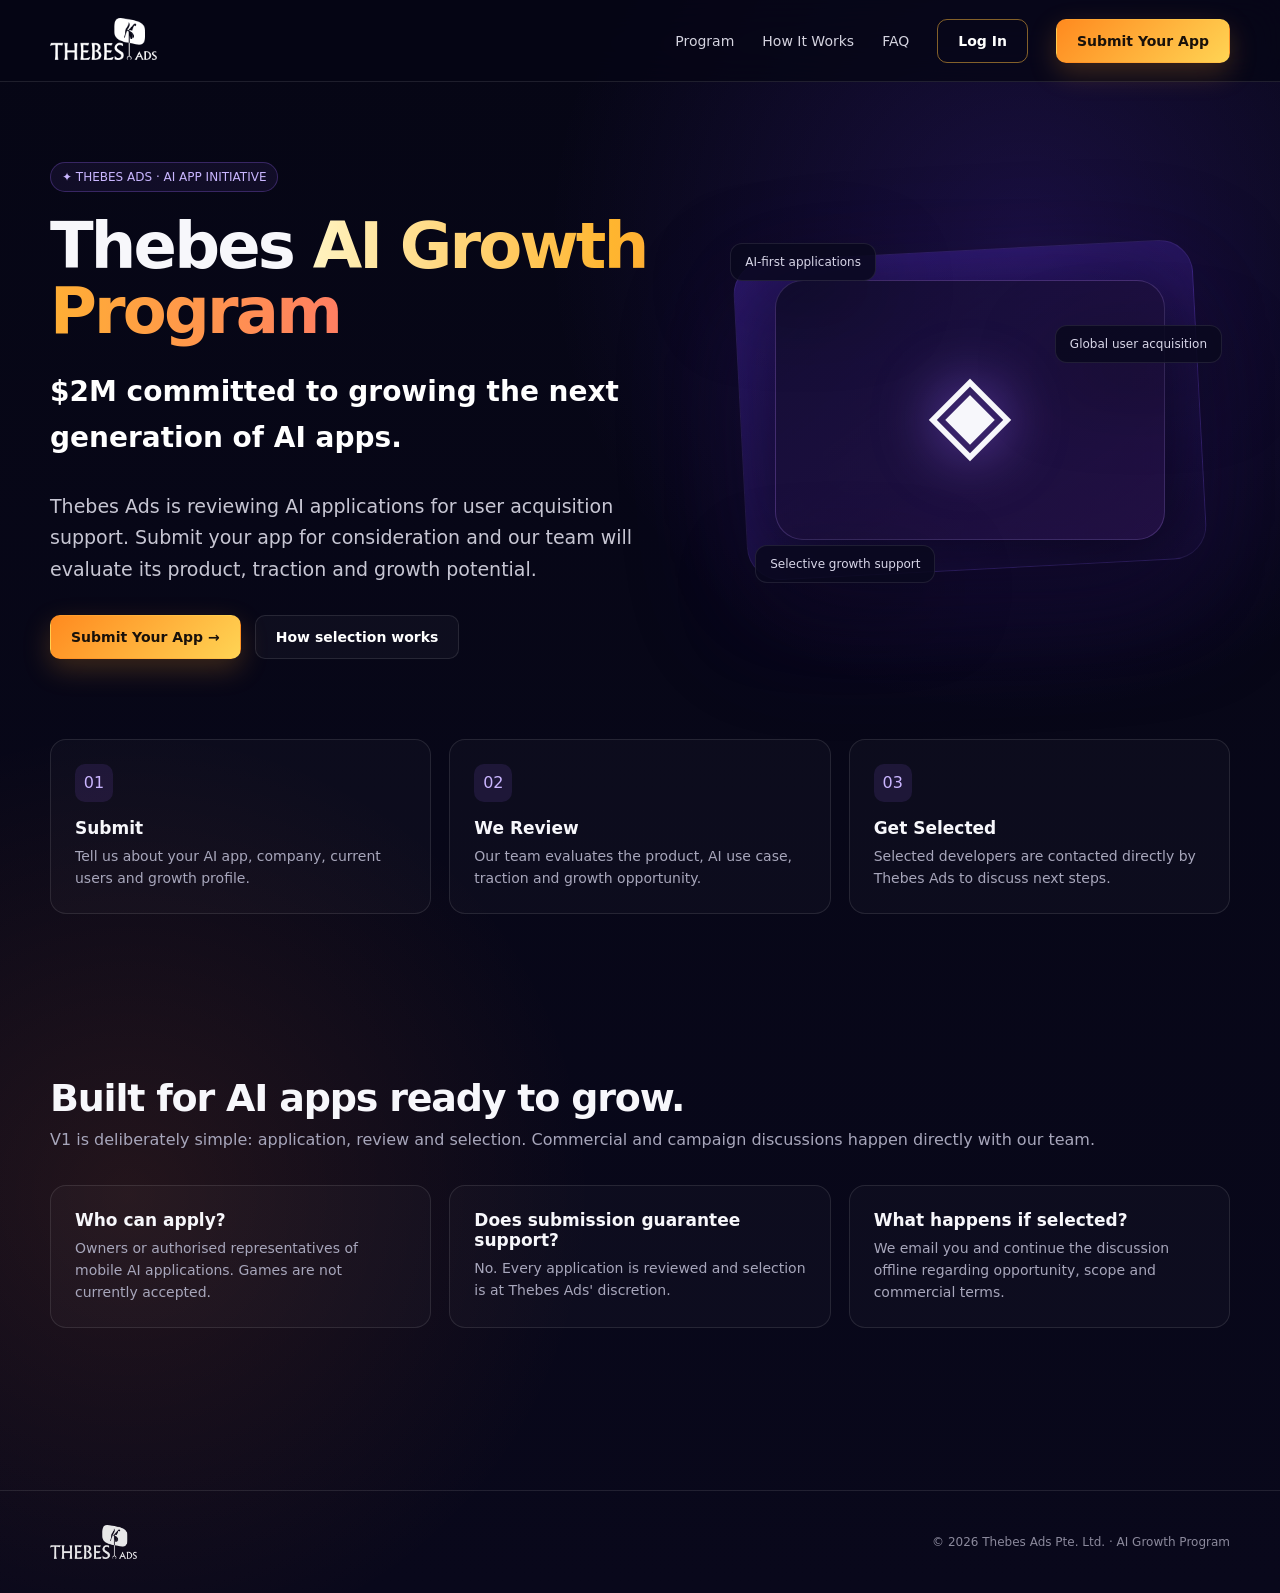
==== index.html @ ffeb16d5 "first commit" ====
<!doctype html><html lang="en"><head><meta charset="utf-8"><meta name="viewport" content="width=device-width,initial-scale=1"><title>Thebes AI Growth Program</title><meta name="description" content="Thebes Ads AI Growth Program — submit your AI app for user acquisition consideration."><link rel="stylesheet" href="/styles.css"></head><body>
<header class="nav"><div class="container nav-inner"><a href="/"><img class="logo" src="/assets/thebes-logo.png" alt="Thebes Ads"></a><nav class="nav-links"><a href="#program">Program</a><a href="#how">How It Works</a><a href="#faq">FAQ</a><a href="/login.html" class="btn btn-outline">Log In</a><a href="/signup.html" class="btn btn-primary nav-cta">Submit Your App</a></nav></div></header>
<main><section class="container hero" id="program"><div><div class="eyebrow">✦ THEBES ADS · AI APP INITIATIVE</div><h1>Thebes <span class="gradient-text">AI Growth Program</span></h1><p><strong style="font-size:28px;color:#fff">$2M committed to growing the next generation of AI apps.</strong></p><p>Thebes Ads is reviewing AI applications for user acquisition support. Submit your app for consideration and our team will evaluate its product, traction and growth potential.</p><div class="hero-actions"><a class="btn btn-primary" href="/signup.html">Submit Your App →</a><a class="btn btn-ghost" href="#how">How selection works</a></div></div><div class="hero-art"><div class="orb"></div><div class="ai-card"><div class="ai-brain">◈</div></div><div class="float-chip chip1">AI-first applications</div><div class="float-chip chip2">Global user acquisition</div><div class="float-chip chip3">Selective growth support</div></div></section>
<section class="container how" id="how"><article class="step"><div class="num">01</div><h3>Submit</h3><p>Tell us about your AI app, company, current users and growth profile.</p></article><article class="step"><div class="num">02</div><h3>We Review</h3><p>Our team evaluates the product, AI use case, traction and growth opportunity.</p></article><article class="step"><div class="num">03</div><h3>Get Selected</h3><p>Selected developers are contacted directly by Thebes Ads to discuss next steps.</p></article></section>
<section class="section" id="faq"><div class="container"><h2 class="section-title">Built for AI apps ready to grow.</h2><p class="section-sub">V1 is deliberately simple: application, review and selection. Commercial and campaign discussions happen directly with our team.</p><div class="how"><article class="step"><h3>Who can apply?</h3><p>Owners or authorised representatives of mobile AI applications. Games are not currently accepted.</p></article><article class="step"><h3>Does submission guarantee support?</h3><p>No. Every application is reviewed and selection is at Thebes Ads' discretion.</p></article><article class="step"><h3>What happens if selected?</h3><p>We email you and continue the discussion offline regarding opportunity, scope and commercial terms.</p></article></div></div></section></main>
<footer class="footer"><div class="container footer-inner"><img class="logo" src="/assets/thebes-logo.png" alt="Thebes Ads"><div>© 2026 Thebes Ads Pte. Ltd. · AI Growth Program</div></div></footer></body></html>
---- styles.css ----
:root {
  --bg: #070718;
  --bg-soft: #0d0c25;
  --panel: rgba(20, 18, 48, .82);
  --panel-2: rgba(28, 24, 58, .9);
  --line: rgba(255,255,255,.1);
  --text: #f7f7fb;
  --muted: #a7a6bb;
  --gold: #ffb62e;
  --gold-2: #ff8a1f;
  --purple: #9b66ff;
  --cyan: #75ddff;
  --green: #4fd28b;
  --red: #ff7083;
  --shadow: 0 24px 80px rgba(0,0,0,.35);
}
*{box-sizing:border-box}html{scroll-behavior:smooth}body{margin:0;font-family:Inter,ui-sans-serif,system-ui,-apple-system,BlinkMacSystemFont,"Segoe UI",sans-serif;background:
radial-gradient(circle at 80% 15%,rgba(113,58,255,.18),transparent 28%),
radial-gradient(circle at 10% 75%,rgba(255,128,46,.11),transparent 28%),
linear-gradient(180deg,#060615 0%,#09081b 100%);color:var(--text);min-height:100vh}
a{color:inherit;text-decoration:none}.container{width:min(1180px,calc(100% - 40px));margin:auto}.nav{height:82px;border-bottom:1px solid var(--line);display:flex;align-items:center;background:rgba(6,6,21,.78);backdrop-filter:blur(18px);position:sticky;top:0;z-index:20}.nav-inner{display:flex;align-items:center;justify-content:space-between;gap:24px}.logo{height:42px;width:auto}.nav-links{display:flex;align-items:center;gap:28px;color:#d4d3df;font-size:14px}.btn{appearance:none;border:1px solid transparent;border-radius:10px;padding:13px 20px;font-weight:700;cursor:pointer;transition:.2s ease;display:inline-flex;align-items:center;justify-content:center;gap:8px;font-size:14px}.btn:hover{transform:translateY(-1px)}.btn-primary{background:linear-gradient(135deg,var(--gold-2),#ffd454);color:#19110a;box-shadow:0 10px 28px rgba(255,160,36,.22)}.btn-outline{border-color:rgba(255,185,59,.5);background:transparent;color:#fff}.btn-ghost{border-color:var(--line);background:rgba(255,255,255,.03);color:#fff}.hero{min-height:620px;display:grid;grid-template-columns:1.08fr .92fr;align-items:center;gap:50px;padding:80px 0 70px}.eyebrow{display:inline-flex;gap:8px;align-items:center;padding:7px 11px;border-radius:999px;border:1px solid rgba(155,102,255,.28);background:rgba(155,102,255,.08);font-size:12px;color:#c9b6ff;margin-bottom:22px}.hero h1{font-size:64px;line-height:1.02;letter-spacing:-2.8px;margin:0 0 24px;max-width:740px}.gradient-text{background:linear-gradient(90deg,#fff3c0 0%,#ffb52f 48%,#ff7e62 100%);-webkit-background-clip:text;background-clip:text;color:transparent}.hero p{font-size:19px;line-height:1.65;color:#c7c6d3;max-width:670px;margin:0 0 30px}.hero-actions{display:flex;gap:14px;flex-wrap:wrap}.hero-art{position:relative;min-height:430px}.orb{position:absolute;inset:55px 30px;border-radius:34px;background:linear-gradient(145deg,rgba(104,55,255,.28),rgba(20,12,60,.05));border:1px solid rgba(151,107,255,.18);box-shadow:inset 0 0 90px rgba(120,56,255,.12),0 40px 120px rgba(42,18,108,.3);transform:rotate(-3deg)}.ai-card{position:absolute;inset:85px 65px;display:grid;place-items:center;border-radius:28px;background:linear-gradient(145deg,rgba(18,13,48,.92),rgba(40,18,74,.7));border:1px solid rgba(188,147,255,.22);box-shadow:0 30px 100px rgba(0,0,0,.4)}.ai-brain{font-size:108px;filter:drop-shadow(0 0 30px rgba(155,102,255,.8))}.float-chip{position:absolute;padding:11px 14px;border:1px solid rgba(255,255,255,.09);background:rgba(10,9,30,.88);border-radius:12px;color:#d8d6e8;font-size:12px;box-shadow:var(--shadow)}.chip1{top:48px;left:20px}.chip2{right:8px;top:130px}.chip3{bottom:42px;left:45px}.how{display:grid;grid-template-columns:repeat(3,1fr);gap:18px;padding:10px 0 90px}.step{padding:24px;border:1px solid var(--line);background:rgba(255,255,255,.025);border-radius:16px}.step .num{width:38px;height:38px;border-radius:10px;background:rgba(155,102,255,.12);display:grid;place-items:center;color:#cab5ff;margin-bottom:16px}.step h3{margin:0 0 8px;font-size:17px}.step p{margin:0;color:var(--muted);font-size:14px;line-height:1.55}.section{padding:72px 0}.section-title{font-size:38px;letter-spacing:-1.2px;margin:0 0 10px}.section-sub{color:var(--muted);margin:0 0 26px}.glass{background:var(--panel);border:1px solid var(--line);border-radius:18px;box-shadow:var(--shadow);backdrop-filter:blur(18px)}.auth-shell{min-height:calc(100vh - 82px);display:grid;place-items:center;padding:46px 20px}.auth-card{width:min(520px,100%);padding:34px}.auth-card h1{font-size:34px;margin:0 0 6px}.auth-card>p{margin:0 0 28px;color:var(--muted)}.field{margin-bottom:18px}.field label{display:block;font-size:13px;font-weight:650;margin-bottom:8px;color:#d9d8e2}.input,.select,.textarea{width:100%;border:1px solid var(--line);background:#13122b;color:#fff;border-radius:10px;padding:14px 15px;outline:none;font:inherit}.textarea{min-height:120px;resize:vertical}.input:focus,.select:focus,.textarea:focus{border-color:rgba(255,182,46,.65);box-shadow:0 0 0 3px rgba(255,182,46,.08)}.form-grid{display:grid;grid-template-columns:1fr 1fr;gap:18px}.check{display:flex;gap:10px;color:#c6c5d0;font-size:13px;line-height:1.45;margin:8px 0 22px}.check input{margin-top:2px}.full{width:100%}.hint{font-size:12px;color:#8f8da4;margin-top:7px}.error,.success{padding:12px 14px;border-radius:10px;font-size:13px;margin-bottom:16px;display:none}.error.show{display:block;background:rgba(255,112,131,.1);border:1px solid rgba(255,112,131,.25);color:#ffb0bd}.success.show{display:block;background:rgba(79,210,139,.1);border:1px solid rgba(79,210,139,.25);color:#a9efc8}.app-layout{display:grid;grid-template-columns:240px 1fr;min-height:calc(100vh - 82px)}.sidebar{border-right:1px solid var(--line);padding:26px 16px;background:rgba(6,6,21,.52)}.side-label{font-size:10px;letter-spacing:1.2px;color:#747289;margin:8px 12px 12px}.side-link{display:flex;align-items:center;gap:10px;padding:12px 13px;border-radius:10px;color:#aaa8bc;font-size:14px;margin-bottom:6px}.side-link.active{background:rgba(155,102,255,.12);color:white;border:1px solid rgba(155,102,255,.12)}.side-link:hover{background:rgba(255,255,255,.03);color:#fff}.main{padding:36px}.page-head{display:flex;align-items:flex-start;justify-content:space-between;gap:20px;margin-bottom:26px}.page-head h1{margin:0 0 7px;font-size:34px;letter-spacing:-1px}.page-head p{margin:0;color:var(--muted)}.tabs{display:flex;gap:24px;border-bottom:1px solid var(--line);margin-bottom:22px;overflow:auto}.tab{padding:12px 2px;color:#a3a1b4;font-size:13px;white-space:nowrap}.tab.active{color:#fff;border-bottom:2px solid var(--gold)}.table-wrap{overflow:auto}.table{width:100%;border-collapse:collapse;min-width:780px}.table th,.table td{text-align:left;padding:16px;border-bottom:1px solid var(--line);font-size:13px}.table th{color:#aaa8bb;font-weight:600}.table td{color:#e5e4ec}.badge{display:inline-flex;align-items:center;border-radius:999px;padding:6px 9px;font-size:11px;font-weight:700}.submitted{background:rgba(117,221,255,.1);color:#88e4ff}.under-review{background:rgba(255,182,46,.12);color:#ffc45c}.selected{background:rgba(79,210,139,.12);color:#83e4b0}.not-selected{background:rgba(255,112,131,.1);color:#ff9bab}.more-info{background:rgba(155,102,255,.12);color:#c9afff}.draft{background:rgba(255,255,255,.08);color:#bbb9ca}.stats{display:grid;grid-template-columns:repeat(5,1fr);gap:14px;margin-bottom:24px}.stat{padding:18px}.stat b{font-size:28px;display:block;margin-bottom:6px}.stat span{font-size:12px;color:var(--muted)}.card{padding:22px}.application-form{max-width:920px}.form-section{padding:24px;margin-bottom:18px}.form-section h2{font-size:18px;margin:0 0 18px}.filters{display:flex;gap:10px;flex-wrap:wrap;margin-bottom:16px}.filters .input,.filters .select{width:auto;min-width:170px;padding:10px 12px}.review-panel{display:grid;grid-template-columns:1.3fr .7fr;gap:18px}.detail-list{display:grid;grid-template-columns:repeat(2,1fr);gap:12px 24px}.detail{padding:13px 0;border-bottom:1px solid var(--line)}.detail small{display:block;color:#88869c;margin-bottom:5px}.detail strong{font-size:14px}.footer{border-top:1px solid var(--line);padding:34px 0;color:#8b899c;font-size:12px}.footer-inner{display:flex;justify-content:space-between;gap:24px;align-items:center}.footer .logo{height:34px;opacity:.9}.empty{text-align:center;padding:70px 20px;color:var(--muted)}.mobile-nav-toggle{display:none}.notice{padding:14px 16px;border-radius:12px;border:1px solid rgba(255,182,46,.22);background:rgba(255,182,46,.06);font-size:13px;color:#dfd5bf;margin-bottom:18px;line-height:1.5}
@media(max-width:900px){.hero{grid-template-columns:1fr;padding-top:55px}.hero h1{font-size:48px}.hero-art{min-height:350px}.how{grid-template-columns:1fr}.nav-links a:not(.nav-cta){display:none}.app-layout{grid-template-columns:1fr}.sidebar{display:none}.main{padding:24px 18px}.stats{grid-template-columns:repeat(2,1fr)}.review-panel{grid-template-columns:1fr}}
@media(max-width:620px){.container{width:min(100% - 28px,1180px)}.hero h1{font-size:40px;letter-spacing:-1.8px}.hero p{font-size:16px}.hero-art{display:none}.form-grid{grid-template-columns:1fr}.auth-card{padding:24px}.stats{grid-template-columns:1fr 1fr}.page-head{flex-direction:column}.detail-list{grid-template-columns:1fr}.footer-inner{flex-direction:column;align-items:flex-start}.nav{height:72px}.logo{height:36px}}
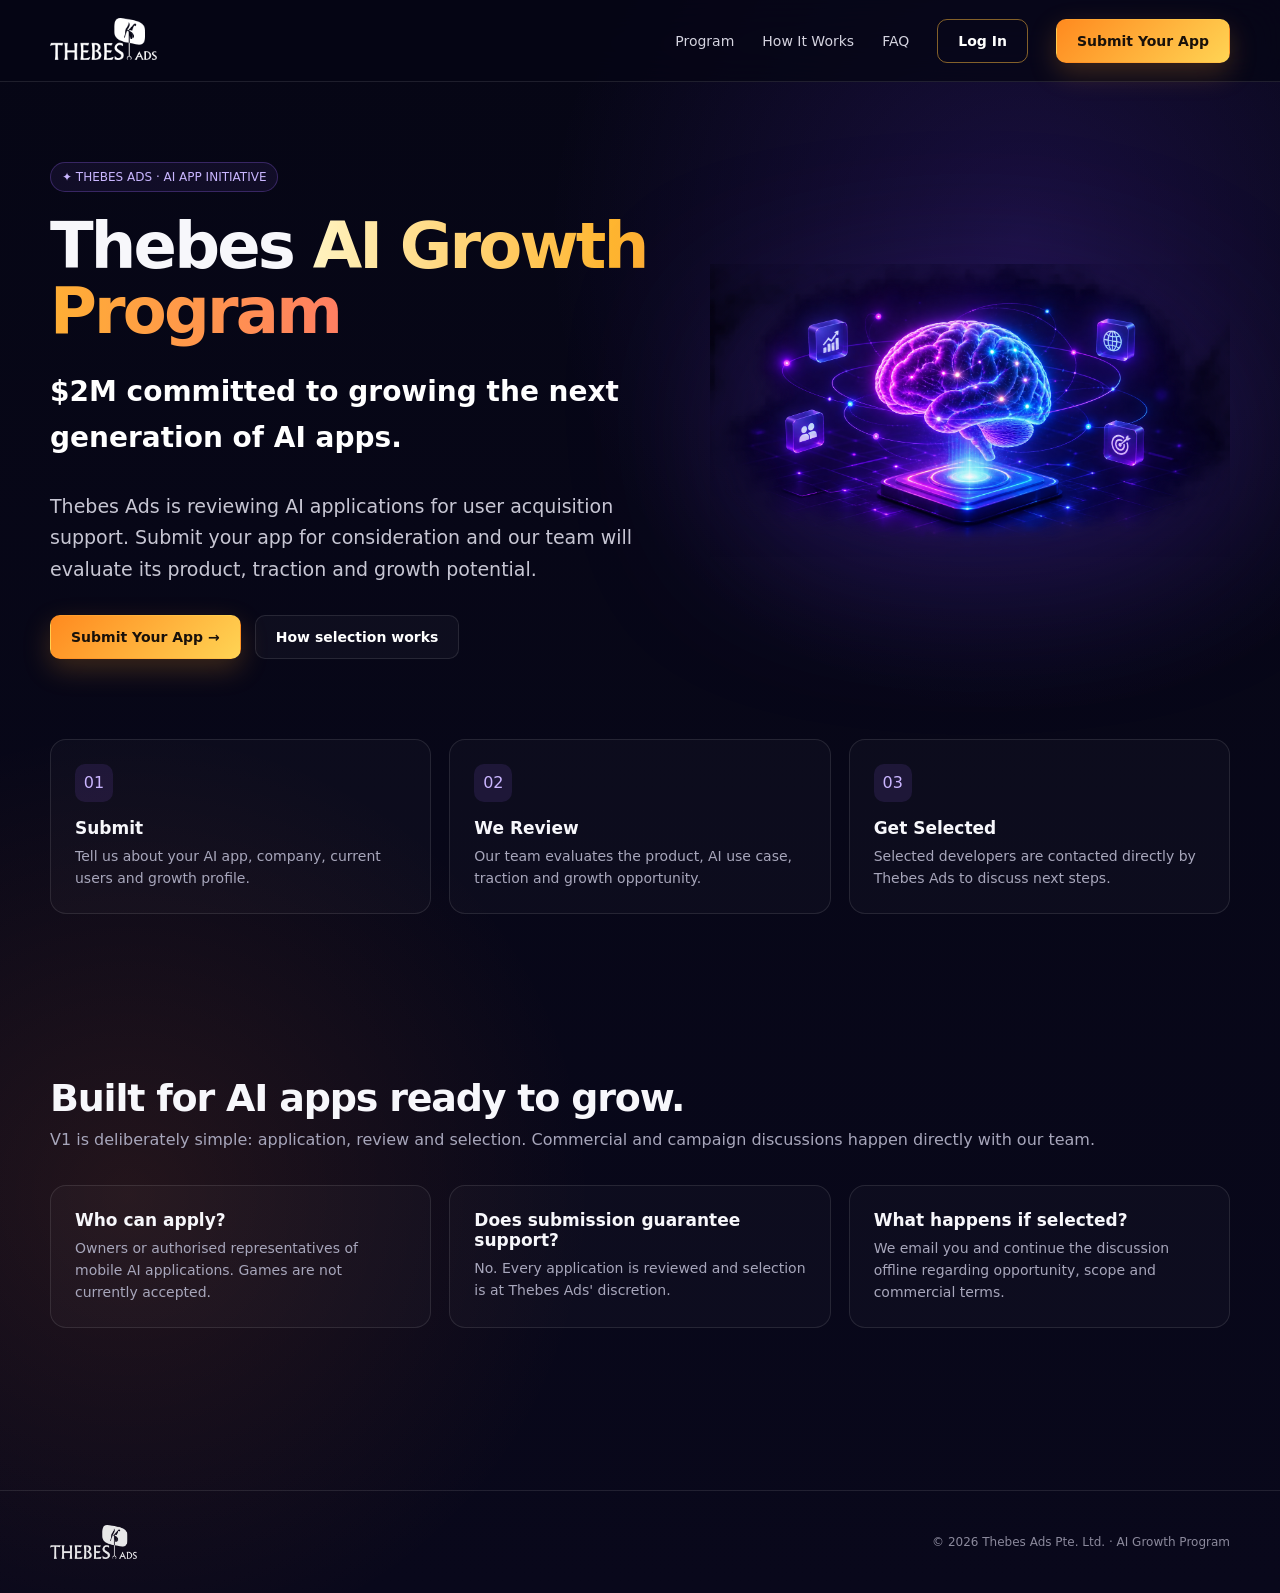
==== commit 9353bbaa: "Updated index and style for brain" ====
--- a/index.html
+++ b/index.html
@@ -1,6 +1,6 @@
 <!doctype html><html lang="en"><head><meta charset="utf-8"><meta name="viewport" content="width=device-width,initial-scale=1"><title>Thebes AI Growth Program</title><meta name="description" content="Thebes Ads AI Growth Program — submit your AI app for user acquisition consideration."><link rel="stylesheet" href="/styles.css"></head><body>
 <header class="nav"><div class="container nav-inner"><a href="/"><img class="logo" src="/assets/thebes-logo.png" alt="Thebes Ads"></a><nav class="nav-links"><a href="#program">Program</a><a href="#how">How It Works</a><a href="#faq">FAQ</a><a href="/login.html" class="btn btn-outline">Log In</a><a href="/signup.html" class="btn btn-primary nav-cta">Submit Your App</a></nav></div></header>
-<main><section class="container hero" id="program"><div><div class="eyebrow">✦ THEBES ADS · AI APP INITIATIVE</div><h1>Thebes <span class="gradient-text">AI Growth Program</span></h1><p><strong style="font-size:28px;color:#fff">$2M committed to growing the next generation of AI apps.</strong></p><p>Thebes Ads is reviewing AI applications for user acquisition support. Submit your app for consideration and our team will evaluate its product, traction and growth potential.</p><div class="hero-actions"><a class="btn btn-primary" href="/signup.html">Submit Your App →</a><a class="btn btn-ghost" href="#how">How selection works</a></div></div><div class="hero-art"><div class="orb"></div><div class="ai-card"><div class="ai-brain">◈</div></div><div class="float-chip chip1">AI-first applications</div><div class="float-chip chip2">Global user acquisition</div><div class="float-chip chip3">Selective growth support</div></div></section>
+<main><section class="container hero" id="program"><div><div class="eyebrow">✦ THEBES ADS · AI APP INITIATIVE</div><h1>Thebes <span class="gradient-text">AI Growth Program</span></h1><p><strong style="font-size:28px;color:#fff">$2M committed to growing the next generation of AI apps.</strong></p><p>Thebes Ads is reviewing AI applications for user acquisition support. Submit your app for consideration and our team will evaluate its product, traction and growth potential.</p><div class="hero-actions"><a class="btn btn-primary" href="/signup.html">Submit Your App →</a><a class="btn btn-ghost" href="#how">How selection works</a></div></div><div class="hero-art"><img class="hero-ai-image" src="/assets/ai-growth-hero.png" alt="AI growth illustration"></div></section>
 <section class="container how" id="how"><article class="step"><div class="num">01</div><h3>Submit</h3><p>Tell us about your AI app, company, current users and growth profile.</p></article><article class="step"><div class="num">02</div><h3>We Review</h3><p>Our team evaluates the product, AI use case, traction and growth opportunity.</p></article><article class="step"><div class="num">03</div><h3>Get Selected</h3><p>Selected developers are contacted directly by Thebes Ads to discuss next steps.</p></article></section>
 <section class="section" id="faq"><div class="container"><h2 class="section-title">Built for AI apps ready to grow.</h2><p class="section-sub">V1 is deliberately simple: application, review and selection. Commercial and campaign discussions happen directly with our team.</p><div class="how"><article class="step"><h3>Who can apply?</h3><p>Owners or authorised representatives of mobile AI applications. Games are not currently accepted.</p></article><article class="step"><h3>Does submission guarantee support?</h3><p>No. Every application is reviewed and selection is at Thebes Ads' discretion.</p></article><article class="step"><h3>What happens if selected?</h3><p>We email you and continue the discussion offline regarding opportunity, scope and commercial terms.</p></article></div></div></section></main>
 <footer class="footer"><div class="container footer-inner"><img class="logo" src="/assets/thebes-logo.png" alt="Thebes Ads"><div>© 2026 Thebes Ads Pte. Ltd. · AI Growth Program</div></div></footer></body></html>
--- a/styles.css
+++ b/styles.css
@@ -18,6 +18,6 @@
 radial-gradient(circle at 80% 15%,rgba(113,58,255,.18),transparent 28%),
 radial-gradient(circle at 10% 75%,rgba(255,128,46,.11),transparent 28%),
 linear-gradient(180deg,#060615 0%,#09081b 100%);color:var(--text);min-height:100vh}
-a{color:inherit;text-decoration:none}.container{width:min(1180px,calc(100% - 40px));margin:auto}.nav{height:82px;border-bottom:1px solid var(--line);display:flex;align-items:center;background:rgba(6,6,21,.78);backdrop-filter:blur(18px);position:sticky;top:0;z-index:20}.nav-inner{display:flex;align-items:center;justify-content:space-between;gap:24px}.logo{height:42px;width:auto}.nav-links{display:flex;align-items:center;gap:28px;color:#d4d3df;font-size:14px}.btn{appearance:none;border:1px solid transparent;border-radius:10px;padding:13px 20px;font-weight:700;cursor:pointer;transition:.2s ease;display:inline-flex;align-items:center;justify-content:center;gap:8px;font-size:14px}.btn:hover{transform:translateY(-1px)}.btn-primary{background:linear-gradient(135deg,var(--gold-2),#ffd454);color:#19110a;box-shadow:0 10px 28px rgba(255,160,36,.22)}.btn-outline{border-color:rgba(255,185,59,.5);background:transparent;color:#fff}.btn-ghost{border-color:var(--line);background:rgba(255,255,255,.03);color:#fff}.hero{min-height:620px;display:grid;grid-template-columns:1.08fr .92fr;align-items:center;gap:50px;padding:80px 0 70px}.eyebrow{display:inline-flex;gap:8px;align-items:center;padding:7px 11px;border-radius:999px;border:1px solid rgba(155,102,255,.28);background:rgba(155,102,255,.08);font-size:12px;color:#c9b6ff;margin-bottom:22px}.hero h1{font-size:64px;line-height:1.02;letter-spacing:-2.8px;margin:0 0 24px;max-width:740px}.gradient-text{background:linear-gradient(90deg,#fff3c0 0%,#ffb52f 48%,#ff7e62 100%);-webkit-background-clip:text;background-clip:text;color:transparent}.hero p{font-size:19px;line-height:1.65;color:#c7c6d3;max-width:670px;margin:0 0 30px}.hero-actions{display:flex;gap:14px;flex-wrap:wrap}.hero-art{position:relative;min-height:430px}.orb{position:absolute;inset:55px 30px;border-radius:34px;background:linear-gradient(145deg,rgba(104,55,255,.28),rgba(20,12,60,.05));border:1px solid rgba(151,107,255,.18);box-shadow:inset 0 0 90px rgba(120,56,255,.12),0 40px 120px rgba(42,18,108,.3);transform:rotate(-3deg)}.ai-card{position:absolute;inset:85px 65px;display:grid;place-items:center;border-radius:28px;background:linear-gradient(145deg,rgba(18,13,48,.92),rgba(40,18,74,.7));border:1px solid rgba(188,147,255,.22);box-shadow:0 30px 100px rgba(0,0,0,.4)}.ai-brain{font-size:108px;filter:drop-shadow(0 0 30px rgba(155,102,255,.8))}.float-chip{position:absolute;padding:11px 14px;border:1px solid rgba(255,255,255,.09);background:rgba(10,9,30,.88);border-radius:12px;color:#d8d6e8;font-size:12px;box-shadow:var(--shadow)}.chip1{top:48px;left:20px}.chip2{right:8px;top:130px}.chip3{bottom:42px;left:45px}.how{display:grid;grid-template-columns:repeat(3,1fr);gap:18px;padding:10px 0 90px}.step{padding:24px;border:1px solid var(--line);background:rgba(255,255,255,.025);border-radius:16px}.step .num{width:38px;height:38px;border-radius:10px;background:rgba(155,102,255,.12);display:grid;place-items:center;color:#cab5ff;margin-bottom:16px}.step h3{margin:0 0 8px;font-size:17px}.step p{margin:0;color:var(--muted);font-size:14px;line-height:1.55}.section{padding:72px 0}.section-title{font-size:38px;letter-spacing:-1.2px;margin:0 0 10px}.section-sub{color:var(--muted);margin:0 0 26px}.glass{background:var(--panel);border:1px solid var(--line);border-radius:18px;box-shadow:var(--shadow);backdrop-filter:blur(18px)}.auth-shell{min-height:calc(100vh - 82px);display:grid;place-items:center;padding:46px 20px}.auth-card{width:min(520px,100%);padding:34px}.auth-card h1{font-size:34px;margin:0 0 6px}.auth-card>p{margin:0 0 28px;color:var(--muted)}.field{margin-bottom:18px}.field label{display:block;font-size:13px;font-weight:650;margin-bottom:8px;color:#d9d8e2}.input,.select,.textarea{width:100%;border:1px solid var(--line);background:#13122b;color:#fff;border-radius:10px;padding:14px 15px;outline:none;font:inherit}.textarea{min-height:120px;resize:vertical}.input:focus,.select:focus,.textarea:focus{border-color:rgba(255,182,46,.65);box-shadow:0 0 0 3px rgba(255,182,46,.08)}.form-grid{display:grid;grid-template-columns:1fr 1fr;gap:18px}.check{display:flex;gap:10px;color:#c6c5d0;font-size:13px;line-height:1.45;margin:8px 0 22px}.check input{margin-top:2px}.full{width:100%}.hint{font-size:12px;color:#8f8da4;margin-top:7px}.error,.success{padding:12px 14px;border-radius:10px;font-size:13px;margin-bottom:16px;display:none}.error.show{display:block;background:rgba(255,112,131,.1);border:1px solid rgba(255,112,131,.25);color:#ffb0bd}.success.show{display:block;background:rgba(79,210,139,.1);border:1px solid rgba(79,210,139,.25);color:#a9efc8}.app-layout{display:grid;grid-template-columns:240px 1fr;min-height:calc(100vh - 82px)}.sidebar{border-right:1px solid var(--line);padding:26px 16px;background:rgba(6,6,21,.52)}.side-label{font-size:10px;letter-spacing:1.2px;color:#747289;margin:8px 12px 12px}.side-link{display:flex;align-items:center;gap:10px;padding:12px 13px;border-radius:10px;color:#aaa8bc;font-size:14px;margin-bottom:6px}.side-link.active{background:rgba(155,102,255,.12);color:white;border:1px solid rgba(155,102,255,.12)}.side-link:hover{background:rgba(255,255,255,.03);color:#fff}.main{padding:36px}.page-head{display:flex;align-items:flex-start;justify-content:space-between;gap:20px;margin-bottom:26px}.page-head h1{margin:0 0 7px;font-size:34px;letter-spacing:-1px}.page-head p{margin:0;color:var(--muted)}.tabs{display:flex;gap:24px;border-bottom:1px solid var(--line);margin-bottom:22px;overflow:auto}.tab{padding:12px 2px;color:#a3a1b4;font-size:13px;white-space:nowrap}.tab.active{color:#fff;border-bottom:2px solid var(--gold)}.table-wrap{overflow:auto}.table{width:100%;border-collapse:collapse;min-width:780px}.table th,.table td{text-align:left;padding:16px;border-bottom:1px solid var(--line);font-size:13px}.table th{color:#aaa8bb;font-weight:600}.table td{color:#e5e4ec}.badge{display:inline-flex;align-items:center;border-radius:999px;padding:6px 9px;font-size:11px;font-weight:700}.submitted{background:rgba(117,221,255,.1);color:#88e4ff}.under-review{background:rgba(255,182,46,.12);color:#ffc45c}.selected{background:rgba(79,210,139,.12);color:#83e4b0}.not-selected{background:rgba(255,112,131,.1);color:#ff9bab}.more-info{background:rgba(155,102,255,.12);color:#c9afff}.draft{background:rgba(255,255,255,.08);color:#bbb9ca}.stats{display:grid;grid-template-columns:repeat(5,1fr);gap:14px;margin-bottom:24px}.stat{padding:18px}.stat b{font-size:28px;display:block;margin-bottom:6px}.stat span{font-size:12px;color:var(--muted)}.card{padding:22px}.application-form{max-width:920px}.form-section{padding:24px;margin-bottom:18px}.form-section h2{font-size:18px;margin:0 0 18px}.filters{display:flex;gap:10px;flex-wrap:wrap;margin-bottom:16px}.filters .input,.filters .select{width:auto;min-width:170px;padding:10px 12px}.review-panel{display:grid;grid-template-columns:1.3fr .7fr;gap:18px}.detail-list{display:grid;grid-template-columns:repeat(2,1fr);gap:12px 24px}.detail{padding:13px 0;border-bottom:1px solid var(--line)}.detail small{display:block;color:#88869c;margin-bottom:5px}.detail strong{font-size:14px}.footer{border-top:1px solid var(--line);padding:34px 0;color:#8b899c;font-size:12px}.footer-inner{display:flex;justify-content:space-between;gap:24px;align-items:center}.footer .logo{height:34px;opacity:.9}.empty{text-align:center;padding:70px 20px;color:var(--muted)}.mobile-nav-toggle{display:none}.notice{padding:14px 16px;border-radius:12px;border:1px solid rgba(255,182,46,.22);background:rgba(255,182,46,.06);font-size:13px;color:#dfd5bf;margin-bottom:18px;line-height:1.5}
+a{color:inherit;text-decoration:none}.container{width:min(1180px,calc(100% - 40px));margin:auto}.nav{height:82px;border-bottom:1px solid var(--line);display:flex;align-items:center;background:rgba(6,6,21,.78);backdrop-filter:blur(18px);position:sticky;top:0;z-index:20}.nav-inner{display:flex;align-items:center;justify-content:space-between;gap:24px}.logo{height:42px;width:auto}.nav-links{display:flex;align-items:center;gap:28px;color:#d4d3df;font-size:14px}.btn{appearance:none;border:1px solid transparent;border-radius:10px;padding:13px 20px;font-weight:700;cursor:pointer;transition:.2s ease;display:inline-flex;align-items:center;justify-content:center;gap:8px;font-size:14px}.btn:hover{transform:translateY(-1px)}.btn-primary{background:linear-gradient(135deg,var(--gold-2),#ffd454);color:#19110a;box-shadow:0 10px 28px rgba(255,160,36,.22)}.btn-outline{border-color:rgba(255,185,59,.5);background:transparent;color:#fff}.btn-ghost{border-color:var(--line);background:rgba(255,255,255,.03);color:#fff}.hero{min-height:620px;display:grid;grid-template-columns:1.08fr .92fr;align-items:center;gap:50px;padding:80px 0 70px}.eyebrow{display:inline-flex;gap:8px;align-items:center;padding:7px 11px;border-radius:999px;border:1px solid rgba(155,102,255,.28);background:rgba(155,102,255,.08);font-size:12px;color:#c9b6ff;margin-bottom:22px}.hero h1{font-size:64px;line-height:1.02;letter-spacing:-2.8px;margin:0 0 24px;max-width:740px}.gradient-text{background:linear-gradient(90deg,#fff3c0 0%,#ffb52f 48%,#ff7e62 100%);-webkit-background-clip:text;background-clip:text;color:transparent}.hero p{font-size:19px;line-height:1.65;color:#c7c6d3;max-width:670px;margin:0 0 30px}.hero-actions{display:flex;gap:14px;flex-wrap:wrap}.hero-art{position:relative;min-height:430px;display:flex;align-items:center;justify-content:center}.hero-ai-image{display:block;width:100%;max-width:620px;height:auto;object-fit:contain;filter:drop-shadow(0 30px 80px rgba(78,40,190,.35))}.how{display:grid;grid-template-columns:repeat(3,1fr);gap:18px;padding:10px 0 90px}.step{padding:24px;border:1px solid var(--line);background:rgba(255,255,255,.025);border-radius:16px}.step .num{width:38px;height:38px;border-radius:10px;background:rgba(155,102,255,.12);display:grid;place-items:center;color:#cab5ff;margin-bottom:16px}.step h3{margin:0 0 8px;font-size:17px}.step p{margin:0;color:var(--muted);font-size:14px;line-height:1.55}.section{padding:72px 0}.section-title{font-size:38px;letter-spacing:-1.2px;margin:0 0 10px}.section-sub{color:var(--muted);margin:0 0 26px}.glass{background:var(--panel);border:1px solid var(--line);border-radius:18px;box-shadow:var(--shadow);backdrop-filter:blur(18px)}.auth-shell{min-height:calc(100vh - 82px);display:grid;place-items:center;padding:46px 20px}.auth-card{width:min(520px,100%);padding:34px}.auth-card h1{font-size:34px;margin:0 0 6px}.auth-card>p{margin:0 0 28px;color:var(--muted)}.field{margin-bottom:18px}.field label{display:block;font-size:13px;font-weight:650;margin-bottom:8px;color:#d9d8e2}.input,.select,.textarea{width:100%;border:1px solid var(--line);background:#13122b;color:#fff;border-radius:10px;padding:14px 15px;outline:none;font:inherit}.textarea{min-height:120px;resize:vertical}.input:focus,.select:focus,.textarea:focus{border-color:rgba(255,182,46,.65);box-shadow:0 0 0 3px rgba(255,182,46,.08)}.form-grid{display:grid;grid-template-columns:1fr 1fr;gap:18px}.check{display:flex;gap:10px;color:#c6c5d0;font-size:13px;line-height:1.45;margin:8px 0 22px}.check input{margin-top:2px}.full{width:100%}.hint{font-size:12px;color:#8f8da4;margin-top:7px}.error,.success{padding:12px 14px;border-radius:10px;font-size:13px;margin-bottom:16px;display:none}.error.show{display:block;background:rgba(255,112,131,.1);border:1px solid rgba(255,112,131,.25);color:#ffb0bd}.success.show{display:block;background:rgba(79,210,139,.1);border:1px solid rgba(79,210,139,.25);color:#a9efc8}.app-layout{display:grid;grid-template-columns:240px 1fr;min-height:calc(100vh - 82px)}.sidebar{border-right:1px solid var(--line);padding:26px 16px;background:rgba(6,6,21,.52)}.side-label{font-size:10px;letter-spacing:1.2px;color:#747289;margin:8px 12px 12px}.side-link{display:flex;align-items:center;gap:10px;padding:12px 13px;border-radius:10px;color:#aaa8bc;font-size:14px;margin-bottom:6px}.side-link.active{background:rgba(155,102,255,.12);color:white;border:1px solid rgba(155,102,255,.12)}.side-link:hover{background:rgba(255,255,255,.03);color:#fff}.main{padding:36px}.page-head{display:flex;align-items:flex-start;justify-content:space-between;gap:20px;margin-bottom:26px}.page-head h1{margin:0 0 7px;font-size:34px;letter-spacing:-1px}.page-head p{margin:0;color:var(--muted)}.tabs{display:flex;gap:24px;border-bottom:1px solid var(--line);margin-bottom:22px;overflow:auto}.tab{padding:12px 2px;color:#a3a1b4;font-size:13px;white-space:nowrap}.tab.active{color:#fff;border-bottom:2px solid var(--gold)}.table-wrap{overflow:auto}.table{width:100%;border-collapse:collapse;min-width:780px}.table th,.table td{text-align:left;padding:16px;border-bottom:1px solid var(--line);font-size:13px}.table th{color:#aaa8bb;font-weight:600}.table td{color:#e5e4ec}.badge{display:inline-flex;align-items:center;border-radius:999px;padding:6px 9px;font-size:11px;font-weight:700}.submitted{background:rgba(117,221,255,.1);color:#88e4ff}.under-review{background:rgba(255,182,46,.12);color:#ffc45c}.selected{background:rgba(79,210,139,.12);color:#83e4b0}.not-selected{background:rgba(255,112,131,.1);color:#ff9bab}.more-info{background:rgba(155,102,255,.12);color:#c9afff}.draft{background:rgba(255,255,255,.08);color:#bbb9ca}.stats{display:grid;grid-template-columns:repeat(5,1fr);gap:14px;margin-bottom:24px}.stat{padding:18px}.stat b{font-size:28px;display:block;margin-bottom:6px}.stat span{font-size:12px;color:var(--muted)}.card{padding:22px}.application-form{max-width:920px}.form-section{padding:24px;margin-bottom:18px}.form-section h2{font-size:18px;margin:0 0 18px}.filters{display:flex;gap:10px;flex-wrap:wrap;margin-bottom:16px}.filters .input,.filters .select{width:auto;min-width:170px;padding:10px 12px}.review-panel{display:grid;grid-template-columns:1.3fr .7fr;gap:18px}.detail-list{display:grid;grid-template-columns:repeat(2,1fr);gap:12px 24px}.detail{padding:13px 0;border-bottom:1px solid var(--line)}.detail small{display:block;color:#88869c;margin-bottom:5px}.detail strong{font-size:14px}.footer{border-top:1px solid var(--line);padding:34px 0;color:#8b899c;font-size:12px}.footer-inner{display:flex;justify-content:space-between;gap:24px;align-items:center}.footer .logo{height:34px;opacity:.9}.empty{text-align:center;padding:70px 20px;color:var(--muted)}.mobile-nav-toggle{display:none}.notice{padding:14px 16px;border-radius:12px;border:1px solid rgba(255,182,46,.22);background:rgba(255,182,46,.06);font-size:13px;color:#dfd5bf;margin-bottom:18px;line-height:1.5}
 @media(max-width:900px){.hero{grid-template-columns:1fr;padding-top:55px}.hero h1{font-size:48px}.hero-art{min-height:350px}.how{grid-template-columns:1fr}.nav-links a:not(.nav-cta){display:none}.app-layout{grid-template-columns:1fr}.sidebar{display:none}.main{padding:24px 18px}.stats{grid-template-columns:repeat(2,1fr)}.review-panel{grid-template-columns:1fr}}
-@media(max-width:620px){.container{width:min(100% - 28px,1180px)}.hero h1{font-size:40px;letter-spacing:-1.8px}.hero p{font-size:16px}.hero-art{display:none}.form-grid{grid-template-columns:1fr}.auth-card{padding:24px}.stats{grid-template-columns:1fr 1fr}.page-head{flex-direction:column}.detail-list{grid-template-columns:1fr}.footer-inner{flex-direction:column;align-items:flex-start}.nav{height:72px}.logo{height:36px}}
+@media(max-width:620px){.container{width:min(100% - 28px,1180px)}.hero h1{font-size:40px;letter-spacing:-1.8px}.hero p{font-size:16px}.hero-art{min-height:auto;margin-top:18px}.hero-ai-image{max-width:520px}.form-grid{grid-template-columns:1fr}.auth-card{padding:24px}.stats{grid-template-columns:1fr 1fr}.page-head{flex-direction:column}.detail-list{grid-template-columns:1fr}.footer-inner{flex-direction:column;align-items:flex-start}.nav{height:72px}.logo{height:36px}}
